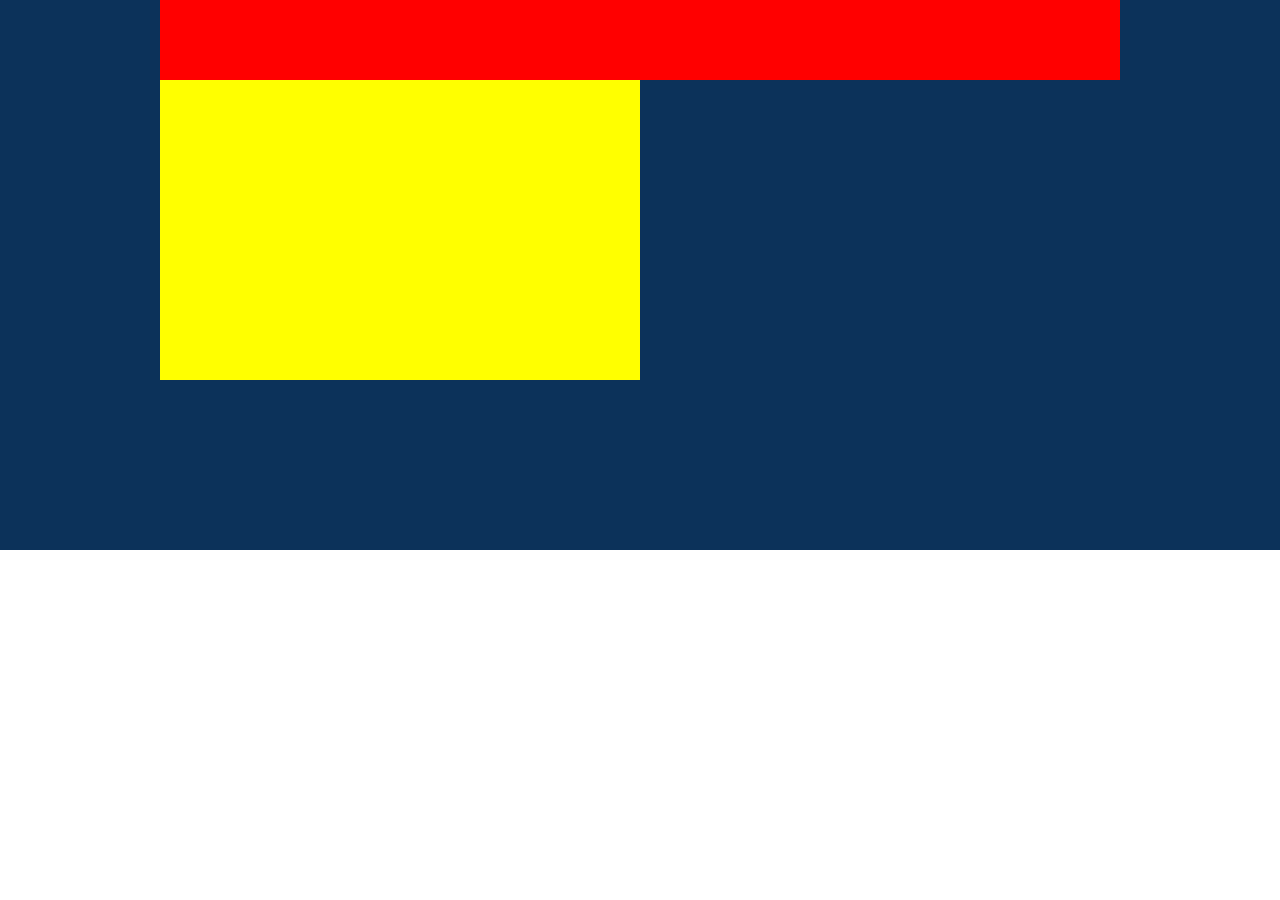
==== index.html @ 6e782a70 "impostazione header" ====
<!DOCTYPE html>
<html lang="en">
    <head>
        <meta charset="UTF-8">
        <meta http-equiv="X-UA-Compatible" content="IE=edge">
        <meta name="viewport" content="width=device-width, initial-scale=1.0">
        <link rel="stylesheet" href="css/style.css">
        <title>Fluentify</title>
    </head>
    <body>
        <!-- header -->
        <header>
            <div class="container">
                <!-- barra di navigazione -->
                <div class="navigator">
                    <div id="logo"></div>
                    <nav class="nav nav-left"></nav>
                    <nav class="nav nav-right"></nav>
                </div>
                <!-- /barra di navigazione -->

                <!-- titolo -->
                <section class="jumbotron">
                    <div class="text-container">
                        <h1></h1>
                        <a href=""></a>
                    </div>
                </section>
                <!-- /titolo -->
            </div>
        </header>
        <!-- /header -->

        <!-- main -->
        <main></main>
        <!-- /main -->

        <!-- footer -->
        <footer></footer>
        <!-- /footer -->
        
    </body>
</html>
---- css/style.css ----
/* common */
* {
    box-sizing: border-box;
    margin: 0;
    padding: 0;
}

header {
    height: 550px;
    background-color: #0C325A;
}

.container {
    width: 75%;
    margin: 0 auto;
}

.navigator {
    height: 80px;
    background-color: red;
}

.jumbotron {
    position: relative;
    width: 50%;
    height: 300px;
    background-color: yellow;
}

.text-container {
    position: absolute;
    top: 50%;
    transform: translateY(-50%);
}
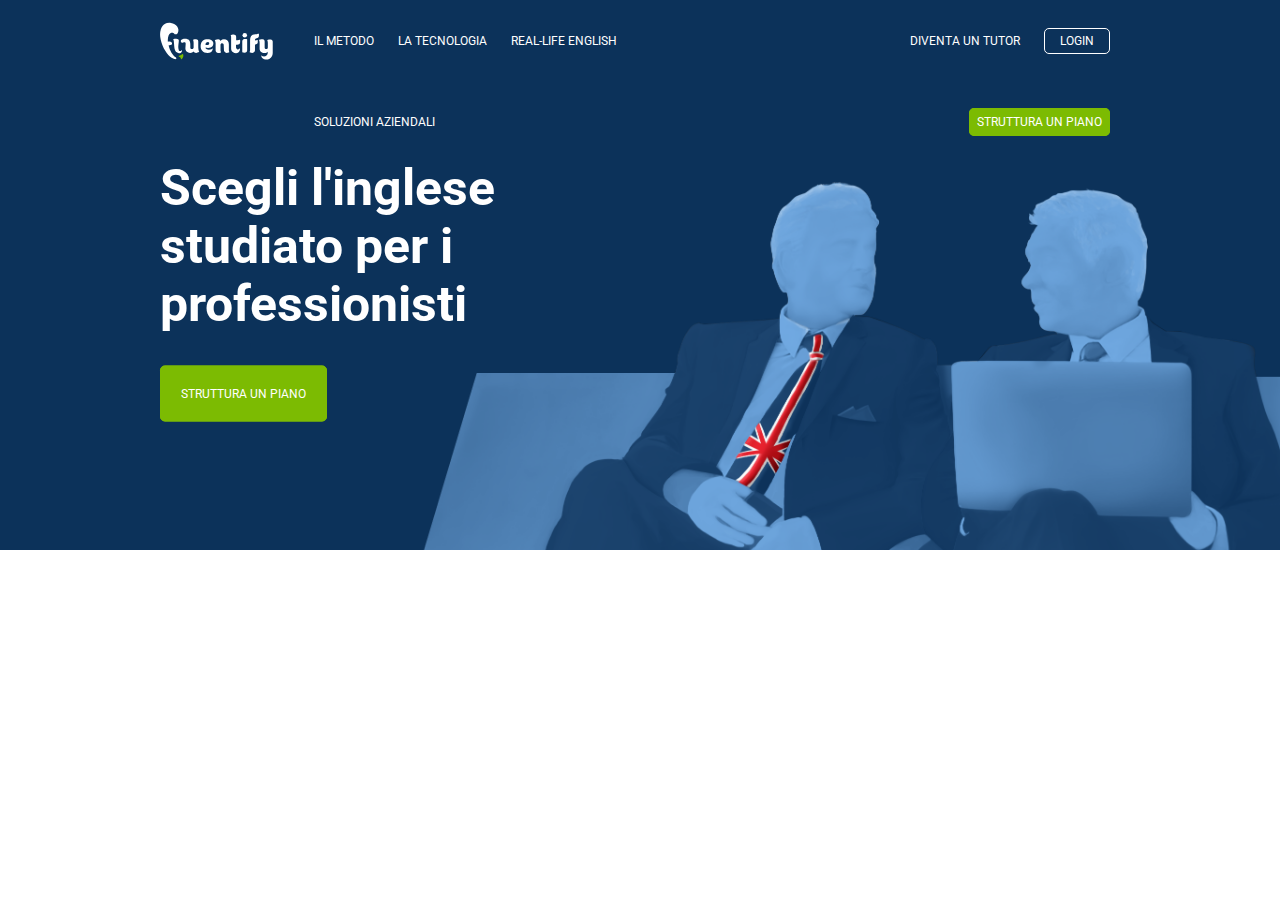
==== commit 4f600ae3: "header completato" ====
--- a/index.html
+++ b/index.html
@@ -4,6 +4,8 @@
         <meta charset="UTF-8">
         <meta http-equiv="X-UA-Compatible" content="IE=edge">
         <meta name="viewport" content="width=device-width, initial-scale=1.0">
+        <link rel="preconnect" href="https://fonts.gstatic.com">
+        <link href="https://fonts.googleapis.com/css2?family=Roboto:wght@400;700&display=swap" rel="stylesheet">
         <link rel="stylesheet" href="css/style.css">
         <title>Fluentify</title>
     </head>
@@ -12,18 +14,47 @@
         <header>
             <div class="container">
                 <!-- barra di navigazione -->
-                <div class="navigator">
-                    <div id="logo"></div>
-                    <nav class="nav nav-left"></nav>
-                    <nav class="nav nav-right"></nav>
+                <div class="navigator clearfix">
+                    <div class="float-left" id="logo">
+                        <img src="img/logo.svg" alt="">
+                    </div>
+                    <nav class="float-left nav-left">
+                        <ul class="list">
+                            <li>
+                                <a href="#">il metodo</a>
+                            </li>
+                            <li>
+                                <a href="#">la tecnologia</a>
+                            </li>
+                            <li>
+                                <a href="#">real-life english</a>
+                            </li>
+                            <li>
+                                <a href="#">soluzioni aziendali</a>
+                            </li>
+                        </ul>
+                    </nav>
+                    <nav class="float-left nav-right">
+                        <ul class="list">
+                            <li>
+                                <a href="#">diventa un tutor</a>
+                            </li>
+                            <li>
+                                <a id="login" class="btn btn-blu" href="#">login</a>
+                            </li>
+                            <li>
+                                <a class="btn btn-green " href="#">struttura un piano</a>
+                            </li>
+                        </ul>
+                    </nav>
                 </div>
                 <!-- /barra di navigazione -->
 
                 <!-- titolo -->
                 <section class="jumbotron">
                     <div class="text-container">
-                        <h1></h1>
-                        <a href=""></a>
+                        <h1>Scegli l'inglese studiato per i professionisti</h1>
+                        <a class="btn-green btn-large btn" href="#">struttura un piano</a>
                     </div>
                 </section>
                 <!-- /titolo -->
--- a/css/style.css
+++ b/css/style.css
@@ -5,30 +5,134 @@
     padding: 0;
 }
 
-header {
-    height: 550px;
-    background-color: #0C325A;
+body {
+    font-family:'Roboto', sans-serif;
 }
 
 .container {
     width: 75%;
     margin: 0 auto;
+    color: white;
+}
+
+.clearfix::after {
+    content: "";
+    display: table;
+    clear: both;
+}
+
+.float-left {
+    float: left;
+}
+
+.list > li {
+    display: inline-block;
+    list-style: none;
+    padding: 0 10px;
+}
+
+ header a {
+    color: white;
+    text-decoration: none;
+    text-transform: uppercase;
+    font-size: 12px;
+}
+
+.btn {
+    padding: 6px 7px; 
+    color: white;
+    text-transform: uppercase;
+    font-size: 12px;
+    border-radius: 5px;
+}
+
+.btn-green {
+    background-color: #7CBB02;
+    border: 1px solid #7CBB02;
+}
+
+.btn-blu {
+    border: 1px solid white;
+}
+
+
+.btn-large {
+    padding: 20px;
+}
+
+header li > a:hover {
+    color:#7CBB02;
+}
+
+.btn-green:hover {
+    background-color:#6197CD;
+    color: #0C325A;
+    border-color: #0C325A ;
+}
+
+.btn-blu:hover {
+    background-color: ;
+    color: #A70C12;
+    border-color:#A70C12 ;
+}
+
+
+.text-container {
+    position: absolute;
+    top: 50%;
+    transform: translateY(-50%);
+}
+
+
+/* header */
+
+header {
+    height: 550px;
+    background-color: #0C325A;
+    background-image: url(../img/background-header.png);
+    background-size: 72%;
+    background-repeat: no-repeat;
+    background-position: 117% 110%;
 }
 
 .navigator {
     height: 80px;
-    background-color: red;
+    line-height: 80px;
+}
+
+#logo {
+    width: 15%;
+    height: 100%;  
+}
+
+ #logo > img {
+    vertical-align: middle;
+}
+
+.nav-left {
+    width: 45%;
+    height: 100%;
+}
+
+.nav-right {
+    width: 40%;
+    height: 100%;
+    text-align: right;
+}
+
+#login {
+    padding: 5px 15px;
 }
 
 .jumbotron {
     position: relative;
     width: 50%;
-    height: 300px;
-    background-color: yellow;
+    height: 400px;
 }
 
-.text-container {
-    position: absolute;
-    top: 50%;
-    transform: translateY(-50%);
-}+h1 {
+    font-size: 50px;
+    margin-bottom: 50px;
+}
+
+/* main */
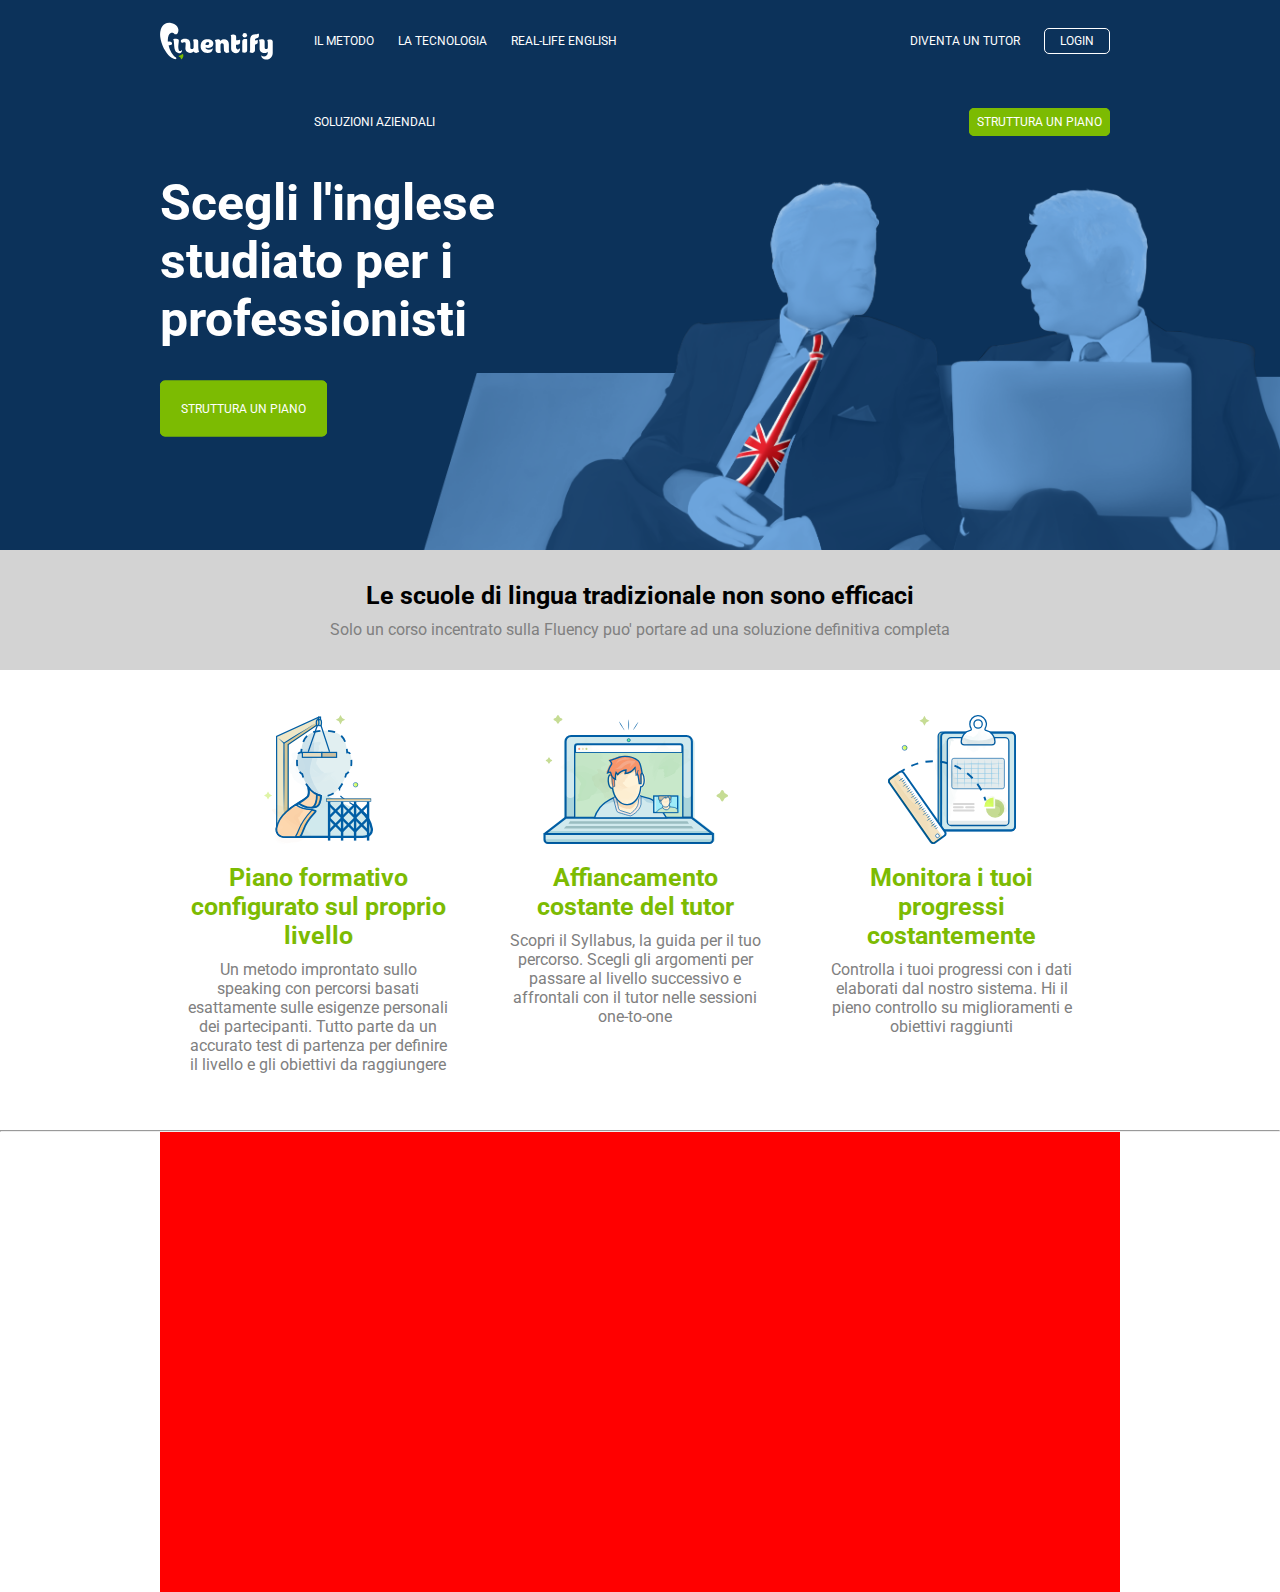
==== commit 2ab66913: "inserita parte del main" ====
--- a/index.html
+++ b/index.html
@@ -63,7 +63,40 @@
         <!-- /header -->
 
         <!-- main -->
-        <main></main>
+        <main>
+                <section id="main-top">
+                    <div class="main-text">
+                        <h2>Le scuole di lingua tradizionale non sono efficaci</h2>
+                        <p>Solo un corso incentrato sulla Fluency puo' portare ad una soluzione definitiva completa</p>
+                    </div>
+
+                </section>
+            <div class="container">
+                <section id="main-centre" class="clearfix">
+                    <aside class="article" id="a-left">
+                        <img src="img/profile.svg" alt="img-profile">
+                        <h3>Piano formativo configurato sul proprio livello</h3>
+                        <p>Un metodo improntato sullo speaking con percorsi basati esattamente sulle esigenze personali dei partecipanti. Tutto parte da un accurato test di partenza per definire il livello e gli obiettivi da raggiungere</p>
+                    </aside>
+                    <div class="article" id="a-center">
+                        <img src="img/computer.svg" alt="img-computer">
+                        <h3>Affiancamento costante del tutor</h3>
+                        <p>Scopri il Syllabus, la guida per il tuo percorso. Scegli gli argomenti per passare al livello successivo e affrontali con il tutor nelle sessioni one-to-one</p>
+                    </div>
+                    <aside class="article" id="a-right">
+                        <img src="img/doc.svg" alt="img-doc">
+                        <h3>Monitora i tuoi progressi costantemente</h3>
+                        <p>Controlla i tuoi progressi con i dati elaborati dal nostro sistema. Hi il pieno controllo su miglioramenti e obiettivi raggiunti</p>
+                    </aside>
+                </section>
+            </div>
+            <hr>
+            <div class="container">
+                <section id="main-bottom">
+                    
+                </section>
+            </div>
+        </main>
         <!-- /main -->
 
         <!-- footer -->
--- a/css/style.css
+++ b/css/style.css
@@ -11,6 +11,7 @@
 
 .container {
     width: 75%;
+    height: 100%;
     margin: 0 auto;
     color: white;
 }
@@ -83,6 +84,32 @@
     transform: translateY(-50%);
 }
 
+.main-text {
+    text-align: center;
+    vertical-align: middle;
+}
+
+.article {
+    width: 33%;
+    height: 100%;
+    float: left;
+    padding: 0 26px;
+}
+
+main p {
+    color: #808080;
+    padding-top: 10px;
+}
+
+#main-centre img {
+    height: 30%;
+    margin: 15px 0;
+}
+
+main h3 {
+    color: #7CBB02;
+    font-size: 25px;
+}
 
 /* header */
 
@@ -97,7 +124,7 @@
 
 .navigator {
     height: 80px;
-    line-height: 80px;
+    line-height: 80px; 
 }
 
 #logo {
@@ -127,7 +154,8 @@
 .jumbotron {
     position: relative;
     width: 50%;
-    height: 400px;
+    height: 430px;
+    
 }
 
 h1 {
@@ -136,3 +164,40 @@
 }
 
 /* main */
+
+/* main {
+    height: 1100px;
+} */
+
+#main-top {
+    position: relative;
+    height: 120px;
+    background-color: #D3D3D3;
+}
+
+.main-text h2 {
+    font-size: 25px;
+}
+
+.main-text {
+    position: absolute;
+    top: 50%;
+    left: 50%;
+    transform: translate(-50%, -50%);
+}
+
+#main-centre {
+    text-align: center;
+    height: 460px;
+    padding-top: 30px;
+}
+
+hr {
+    color:#808080 ;
+}
+
+#main-bottom {
+    height: 460px;
+    background-color: red;
+}
+
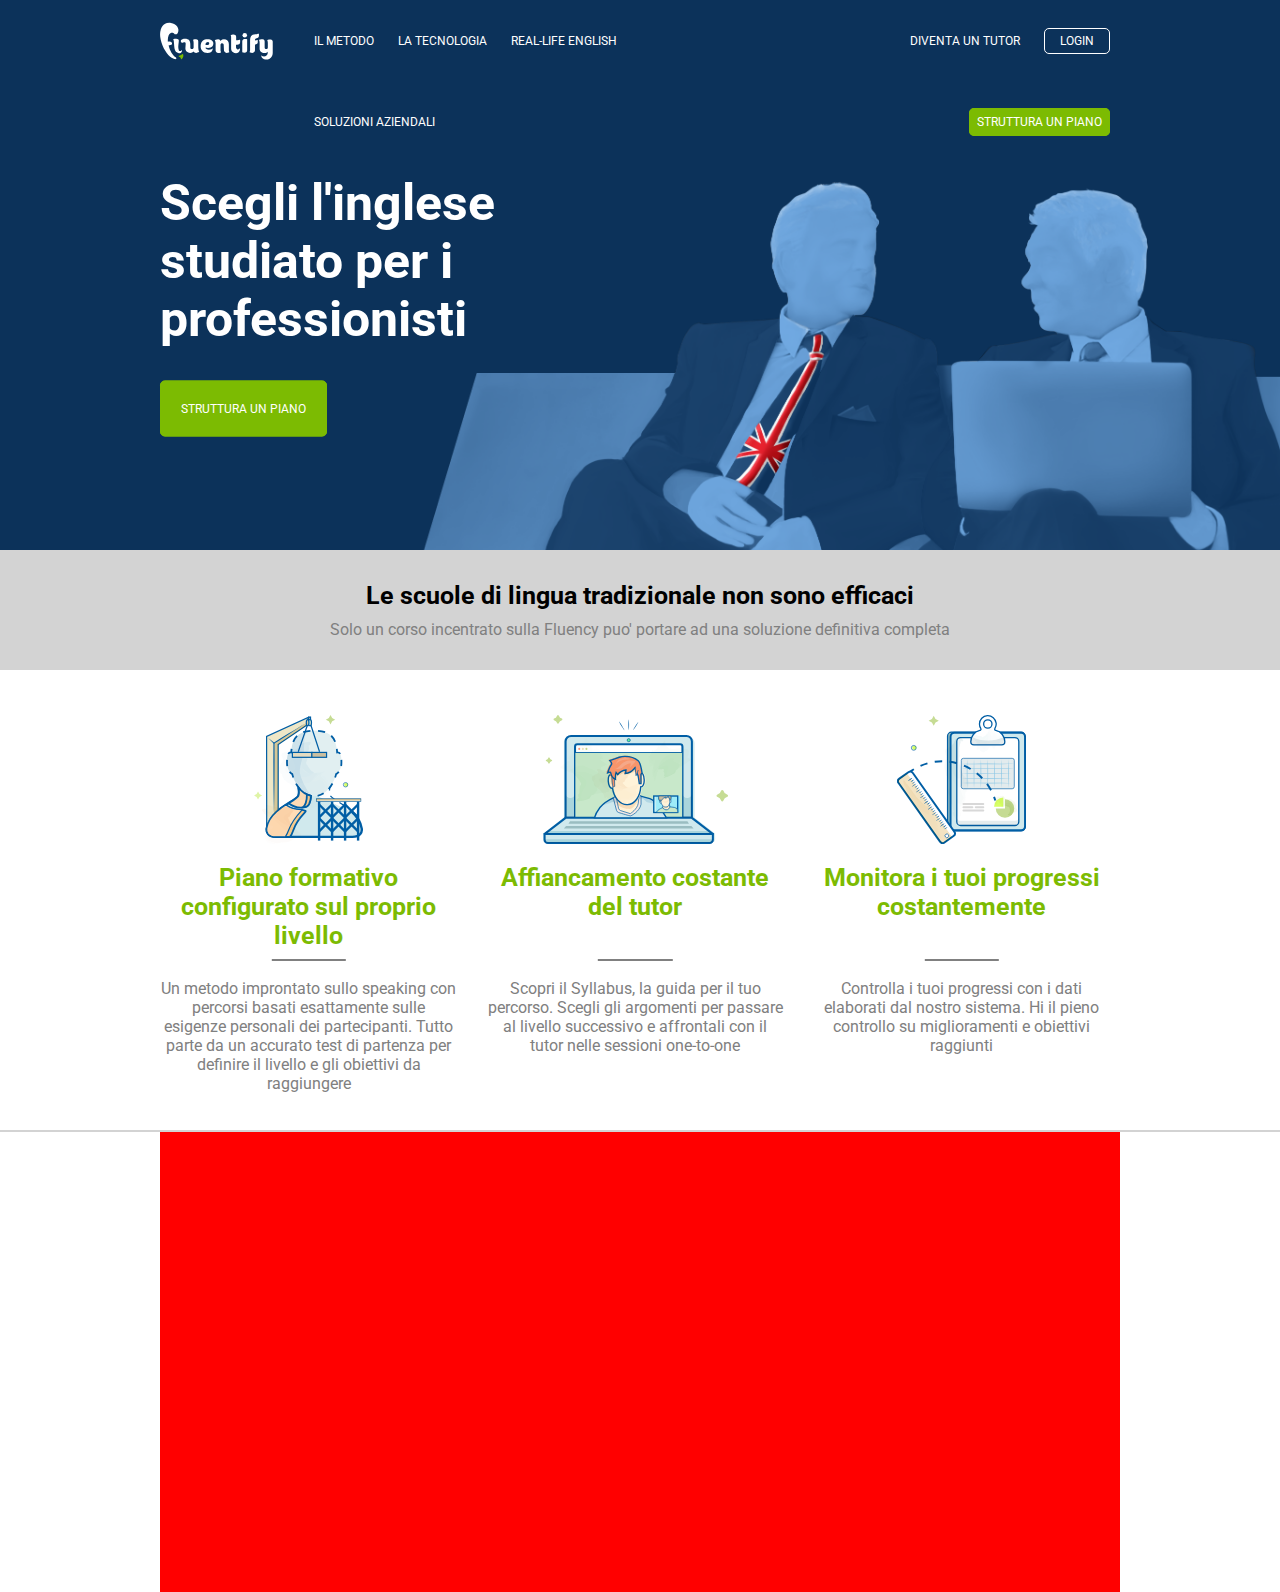
==== commit 32641393: "sistemato codice" ====
--- a/index.html
+++ b/index.html
@@ -52,7 +52,7 @@
 
                 <!-- titolo -->
                 <section class="jumbotron">
-                    <div class="text-container">
+                    <div class="jumbotron-text">
                         <h1>Scegli l'inglese studiato per i professionisti</h1>
                         <a class="btn-green btn-large btn" href="#">struttura un piano</a>
                     </div>
@@ -65,35 +65,44 @@
         <!-- main -->
         <main>
                 <section id="main-top">
-                    <div class="main-text">
+                    <div class="top-text">
                         <h2>Le scuole di lingua tradizionale non sono efficaci</h2>
-                        <p>Solo un corso incentrato sulla Fluency puo' portare ad una soluzione definitiva completa</p>
+                        <p id="subtitle">Solo un corso incentrato sulla Fluency puo' portare ad una soluzione definitiva completa</p>
                     </div>
 
                 </section>
-            <div class="container">
-                <section id="main-centre" class="clearfix">
-                    <aside class="article" id="a-left">
-                        <img src="img/profile.svg" alt="img-profile">
-                        <h3>Piano formativo configurato sul proprio livello</h3>
-                        <p>Un metodo improntato sullo speaking con percorsi basati esattamente sulle esigenze personali dei partecipanti. Tutto parte da un accurato test di partenza per definire il livello e gli obiettivi da raggiungere</p>
-                    </aside>
-                    <div class="article" id="a-center">
-                        <img src="img/computer.svg" alt="img-computer">
-                        <h3>Affiancamento costante del tutor</h3>
-                        <p>Scopri il Syllabus, la guida per il tuo percorso. Scegli gli argomenti per passare al livello successivo e affrontali con il tutor nelle sessioni one-to-one</p>
-                    </div>
-                    <aside class="article" id="a-right">
-                        <img src="img/doc.svg" alt="img-doc">
-                        <h3>Monitora i tuoi progressi costantemente</h3>
-                        <p>Controlla i tuoi progressi con i dati elaborati dal nostro sistema. Hi il pieno controllo su miglioramenti e obiettivi raggiunti</p>
-                    </aside>
-                </section>
-            </div>
+                <div class="container">
+                    <section id="main-centre" class="clearfix">
+                        <aside class="col" >
+                            <img src="img/profile.svg" alt="img-profile">
+                            <div class="col-title">
+                                <h3>Piano formativo configurato sul proprio livello</h3>
+                            </div>
+                            <hr>
+                            <p>Un metodo improntato sullo speaking con percorsi basati esattamente sulle esigenze personali dei partecipanti. Tutto parte da un accurato test di partenza per definire il livello e gli obiettivi da raggiungere</p>
+                        </aside>
+                        <div class="col" id="col-center">
+                            <img src="img/computer.svg" alt="img-computer">
+                            <div class="col-title">
+                                <h3>Affiancamento costante del tutor</h3>
+                            </div>
+                            <hr>
+                            <p>Scopri il Syllabus, la guida per il tuo percorso. Scegli gli argomenti per passare al livello successivo e affrontali con il tutor nelle sessioni one-to-one</p>
+                        </div>
+                        <aside class="col">
+                            <img src="img/doc.svg" alt="img-doc">
+                            <div class="col-title">
+                                <h3>Monitora i tuoi progressi costantemente</h3>
+                            </div>
+                            <hr>
+                            <p>Controlla i tuoi progressi con i dati elaborati dal nostro sistema. Hi il pieno controllo su miglioramenti e obiettivi raggiunti</p>
+                        </aside>
+                    </section>
+                </div>
             <hr>
             <div class="container">
                 <section id="main-bottom">
-                    
+
                 </section>
             </div>
         </main>
--- a/css/style.css
+++ b/css/style.css
@@ -13,7 +13,6 @@
     width: 75%;
     height: 100%;
     margin: 0 auto;
-    color: white;
 }
 
 .clearfix::after {
@@ -78,22 +77,22 @@
 }
 
 
-.text-container {
+.jumbotron-text {
     position: absolute;
     top: 50%;
     transform: translateY(-50%);
 }
 
-.main-text {
+.top-text {
     text-align: center;
     vertical-align: middle;
 }
 
-.article {
-    width: 33%;
+.col {
+    width: 31%;
     height: 100%;
     float: left;
-    padding: 0 26px;
+    position: relative;
 }
 
 main p {
@@ -101,6 +100,10 @@
     padding-top: 10px;
 }
 
+main p:not(#subtitle) {
+    margin-top: 20px;
+}
+
 #main-centre img {
     height: 30%;
     margin: 15px 0;
@@ -109,6 +112,20 @@
 main h3 {
     color: #7CBB02;
     font-size: 25px;
+}
+
+
+.col-title {
+    height: 20%;
+    margin-bottom: 10px;
+}
+
+#main-centre hr {
+    width: 25%;
+    position: absolute;
+    left: 50%;
+    transform: translateX(-50%);
+    border: 1px solid #808080;
 }
 
 /* header */
@@ -161,13 +178,10 @@
 h1 {
     font-size: 50px;
     margin-bottom: 50px;
+    color: white;
 }
 
 /* main */
-
-/* main {
-    height: 1100px;
-} */
 
 #main-top {
     position: relative;
@@ -175,11 +189,11 @@
     background-color: #D3D3D3;
 }
 
-.main-text h2 {
+.top-text h2 {
     font-size: 25px;
 }
 
-.main-text {
+.top-text {
     position: absolute;
     top: 50%;
     left: 50%;
@@ -192,8 +206,12 @@
     padding-top: 30px;
 }
 
+#col-center {
+    margin: 0 3%;
+}
+
 hr {
-    color:#808080 ;
+    border:1px solid lightgray ;
 }
 
 #main-bottom {
@@ -201,3 +219,4 @@
     background-color: red;
 }
 
+
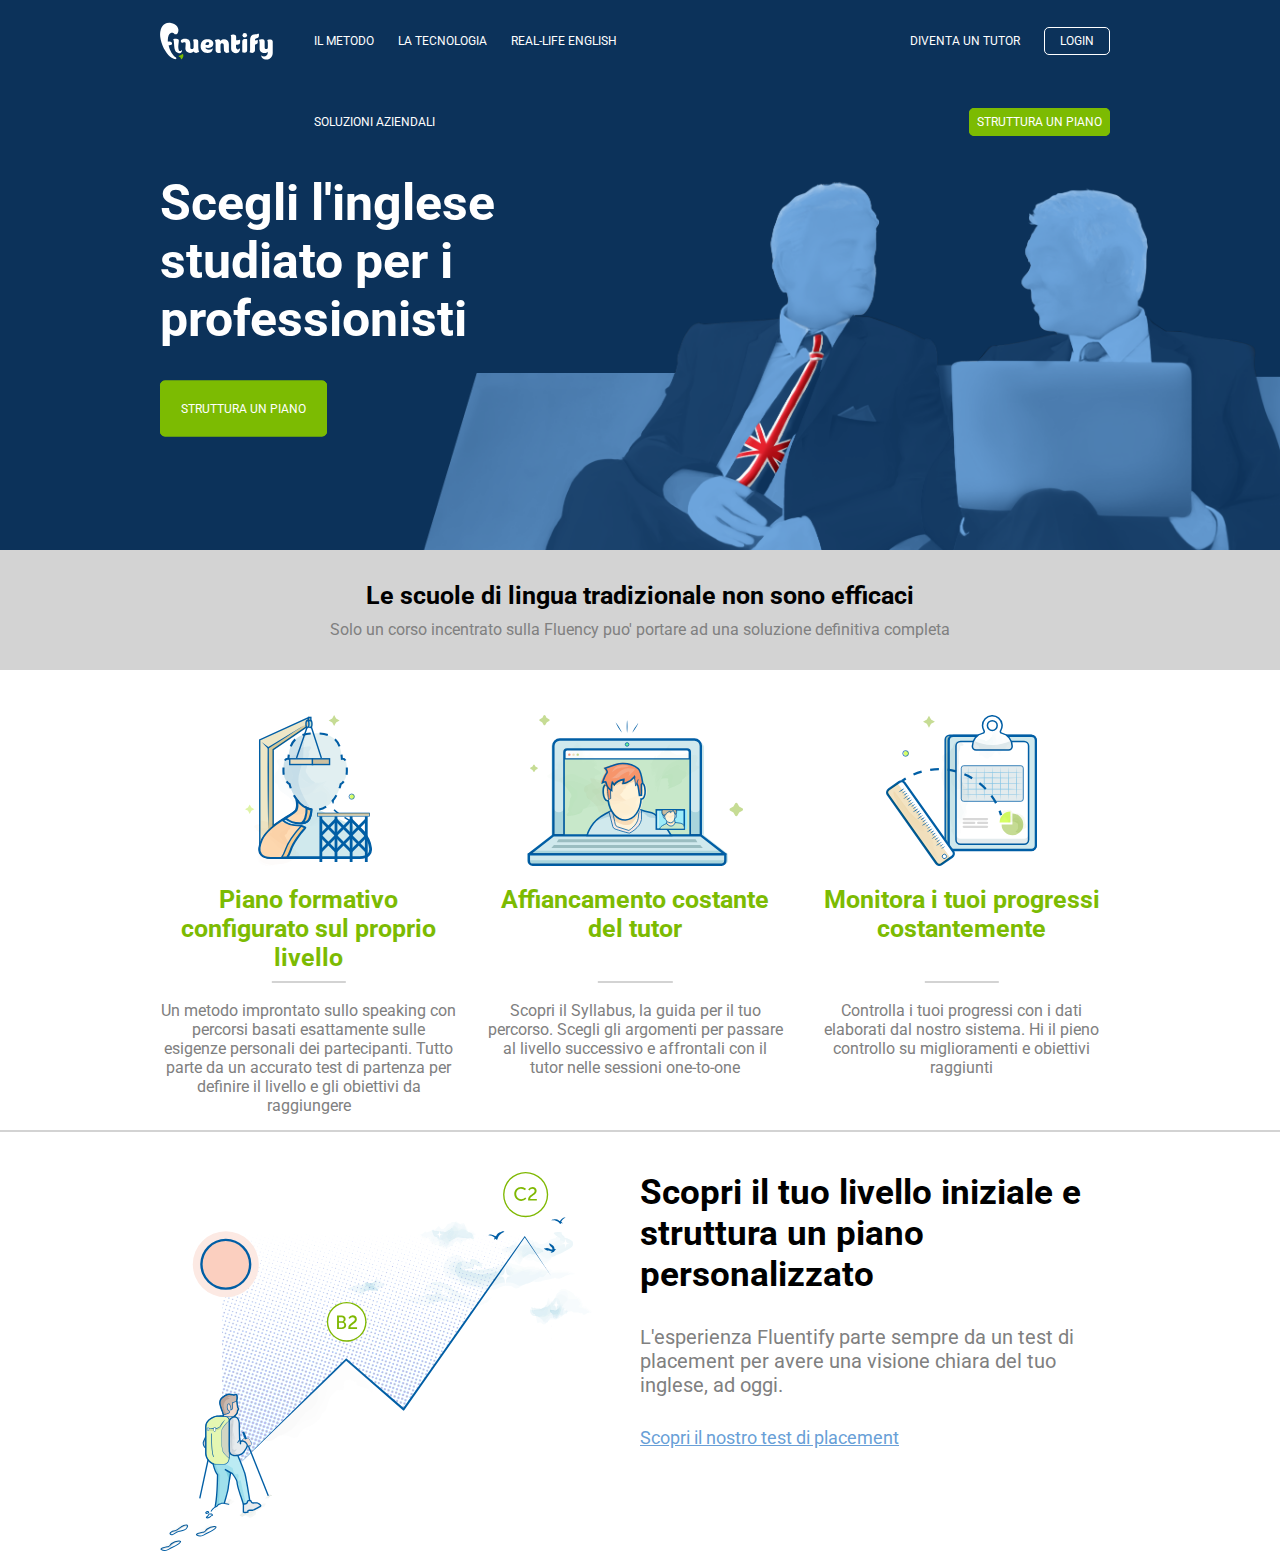
==== commit f65e453b: "finito il main e riorganizzato codice css" ====
--- a/index.html
+++ b/index.html
@@ -64,14 +64,17 @@
 
         <!-- main -->
         <main>
-                <section id="main-top">
+            <!-- sezione superiore -->
+            <section id="main-top">
                     <div class="top-text">
                         <h2>Le scuole di lingua tradizionale non sono efficaci</h2>
                         <p id="subtitle">Solo un corso incentrato sulla Fluency puo' portare ad una soluzione definitiva completa</p>
                     </div>
+            </section>
+                <!--/ sezione superiore -->
 
-                </section>
-                <div class="container">
+                <!-- sezione centrale -->
+            <div class="container">
                     <section id="main-centre" class="clearfix">
                         <aside class="col" >
                             <img src="img/profile.svg" alt="img-profile">
@@ -98,13 +101,23 @@
                             <p>Controlla i tuoi progressi con i dati elaborati dal nostro sistema. Hi il pieno controllo su miglioramenti e obiettivi raggiunti</p>
                         </aside>
                     </section>
-                </div>
+            </div>
+                <!--/ sezione centrale -->
             <hr>
+            <!-- sezione inferiore -->
             <div class="container">
-                <section id="main-bottom">
-
+                <section id="main-bottom" class="clearfix">
+                    <div class="col-bottom">
+                        <img src="img/mountain.svg" alt="">
+                    </div>
+                    <div class="col-bottom">
+                        <h2 id="col-bottom-title">Scopri il tuo livello iniziale e struttura un piano personalizzato</h2>
+                        <p id="col-bottom-text">L'esperienza Fluentify parte sempre da un test di placement per avere una visione chiara del tuo inglese, ad oggi.</p>
+                        <a id="col-bottom-link" href="#">Scopri il nostro test di placement</a>
+                    </div>
                 </section>
             </div>
+            <!--/ sezione inferiore -->
         </main>
         <!-- /main -->
 
--- a/css/style.css
+++ b/css/style.css
@@ -32,17 +32,18 @@
 }
 
  header a {
-    color: white;
     text-decoration: none;
-    text-transform: uppercase;
-    font-size: 12px;
-}
-
+}
+
+header a,
 .btn {
-    padding: 6px 7px; 
     color: white;
     text-transform: uppercase;
     font-size: 12px;
+}
+
+.btn {
+    padding: 6px 7px; 
     border-radius: 5px;
 }
 
@@ -71,9 +72,8 @@
 }
 
 .btn-blu:hover {
-    background-color: ;
     color: #A70C12;
-    border-color:#A70C12 ;
+    border-color: #A70C12;
 }
 
 
@@ -105,7 +105,7 @@
 }
 
 #main-centre img {
-    height: 30%;
+    height: 35%;
     margin: 15px 0;
 }
 
@@ -125,7 +125,14 @@
     position: absolute;
     left: 50%;
     transform: translateX(-50%);
-    border: 1px solid #808080;
+    border: 1px solid lightgray;
+}
+
+.col-bottom {
+    width: 50%;
+    height: 100%;
+    float: left;
+    padding-top: 40px;
 }
 
 /* header */
@@ -165,7 +172,7 @@
 }
 
 #login {
-    padding: 5px 15px;
+    padding: 6px 15px;
 }
 
 .jumbotron {
@@ -214,9 +221,20 @@
     border:1px solid lightgray ;
 }
 
-#main-bottom {
-    height: 460px;
-    background-color: red;
-}
-
-
+.col-bottom > img {
+    width: 90%;
+}
+
+#col-bottom-title {
+    font-size: 35px;
+}
+
+#col-bottom-text {
+    font-size: 20px;
+    margin-bottom: 30px;
+}
+
+#col-bottom-link {
+    color: #689FD7;
+    font-size: 18px;
+}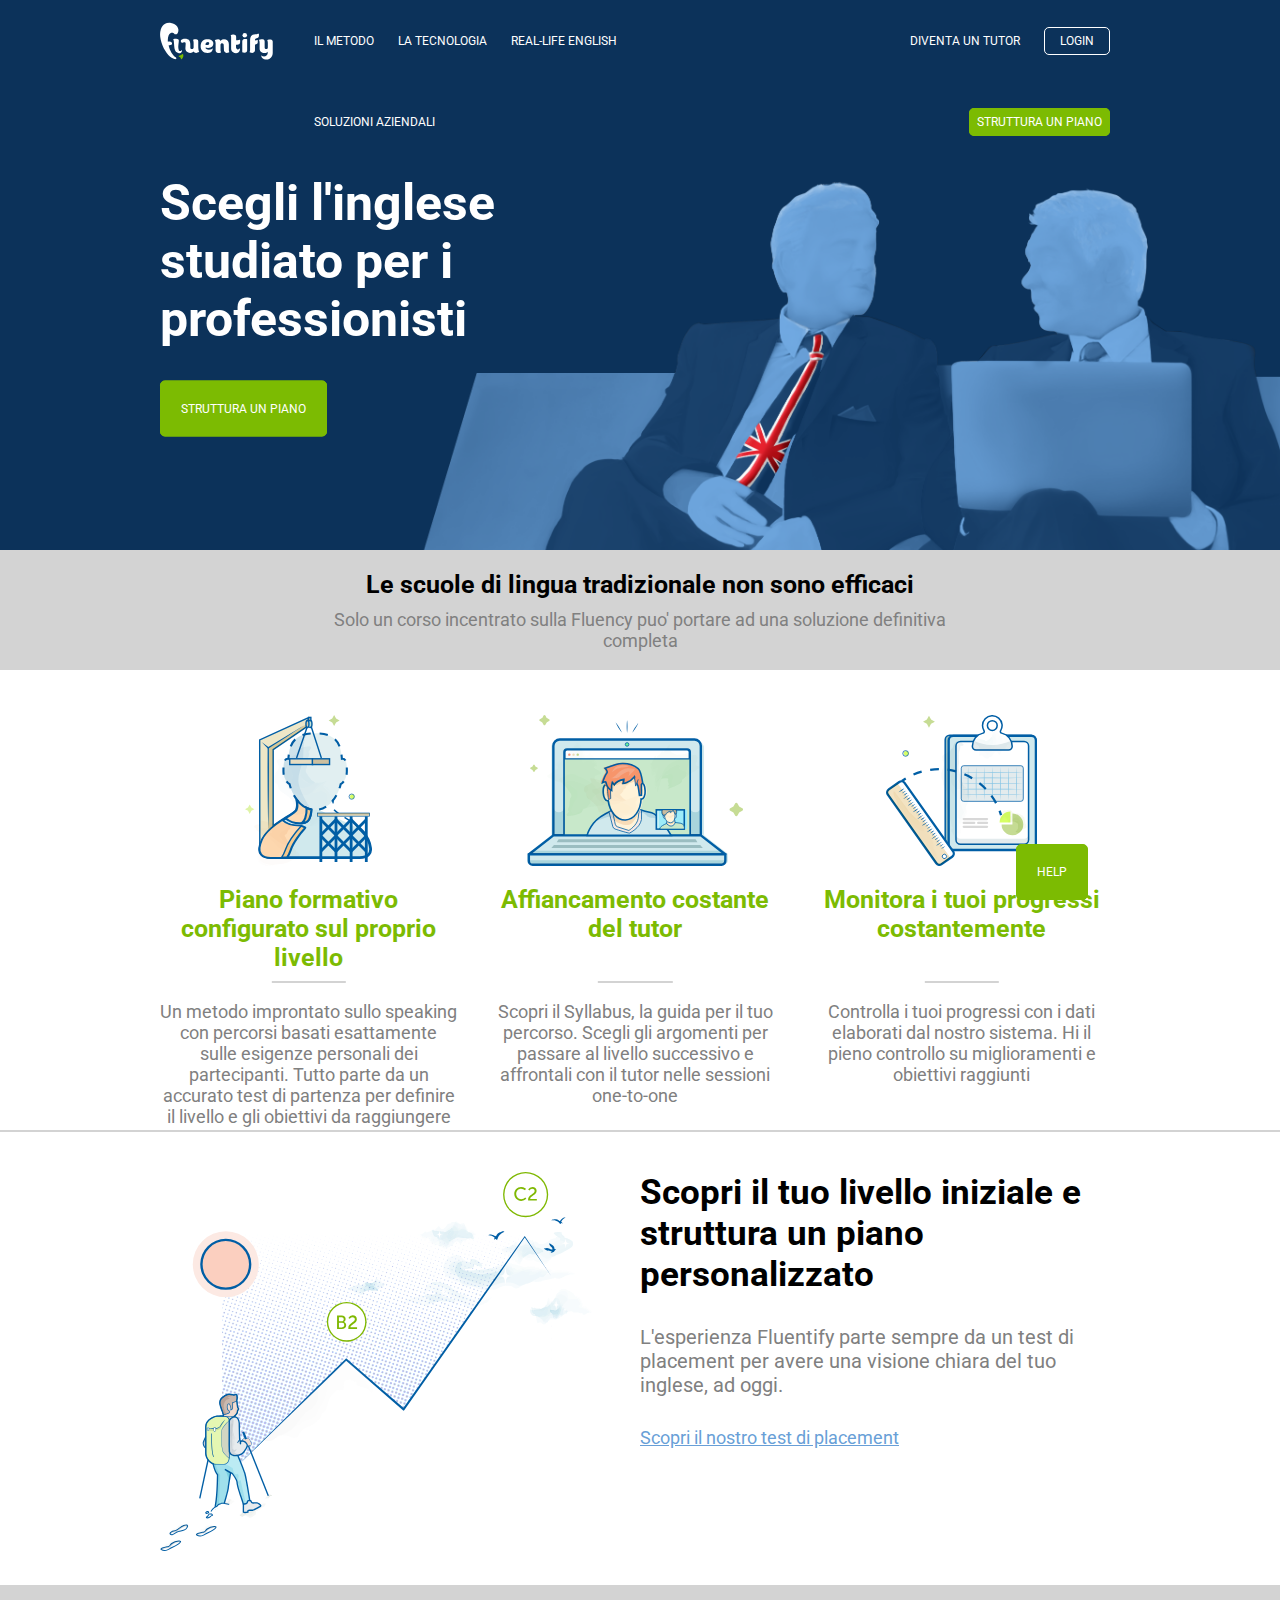
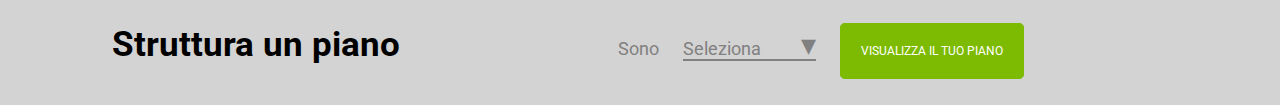
==== commit 0769705c: "terminato footer e riordinato il codice" ====
--- a/index.html
+++ b/index.html
@@ -122,8 +122,18 @@
         <!-- /main -->
 
         <!-- footer -->
-        <footer></footer>
+        <footer class="clearfix">
+            <div class="footer-container">
+                <h2 id="footer-title">Struttura un piano</h2>
+            </div>
+            <div class="footer-container" id="footer-right">
+                <span>Sono</span>
+                <span id="select-bar">Seleziona</span>
+                <a class="btn btn-green btn-large" href="#">Visualizza il tuo piano</a>
+            </div>
+        </footer>
         <!-- /footer -->
+        <a class="btn btn-green btn-large" id="help" href="#">Help</a>
         
     </body>
 </html>--- a/css/style.css
+++ b/css/style.css
@@ -45,6 +45,7 @@
 .btn {
     padding: 6px 7px; 
     border-radius: 5px;
+    text-decoration: none;
 }
 
 .btn-green {
@@ -95,9 +96,11 @@
     position: relative;
 }
 
-main p {
+main p ,
+span {
     color: #808080;
     padding-top: 10px;
+    font-size: 18px;
 }
 
 main p:not(#subtitle) {
@@ -133,6 +136,29 @@
     height: 100%;
     float: left;
     padding-top: 40px;
+}
+
+#col-bottom-title ,
+footer h2 {
+    font-size: 35px;
+}
+
+footer ,
+#main-top {
+    height: 120px;
+    background-color: #D3D3D3;
+}
+
+.footer-container {
+    width: 40%;
+    height: 100%;
+    line-height: 120px;
+    float: left;
+    text-align: center;
+}
+
+span {
+    margin-right: 20px;
 }
 
 /* header */
@@ -192,8 +218,6 @@
 
 #main-top {
     position: relative;
-    height: 120px;
-    background-color: #D3D3D3;
 }
 
 .top-text h2 {
@@ -225,10 +249,6 @@
     width: 90%;
 }
 
-#col-bottom-title {
-    font-size: 35px;
-}
-
 #col-bottom-text {
     font-size: 20px;
     margin-bottom: 30px;
@@ -237,4 +257,31 @@
 #col-bottom-link {
     color: #689FD7;
     font-size: 18px;
+}
+
+/* footer */
+
+footer {
+    margin-top: 30px;
+}
+
+#footer-right {
+    text-align: right;
+}
+
+#select-bar {
+    border-bottom: 2px solid #808080;
+}
+
+#select-bar::after {
+    content: "\25BE";
+    padding-left:40px ;
+    font-size: 30px;
+}
+
+#help {
+    position: fixed;
+    bottom: 0;
+    right: 15%;
+    z-index: 5;
 }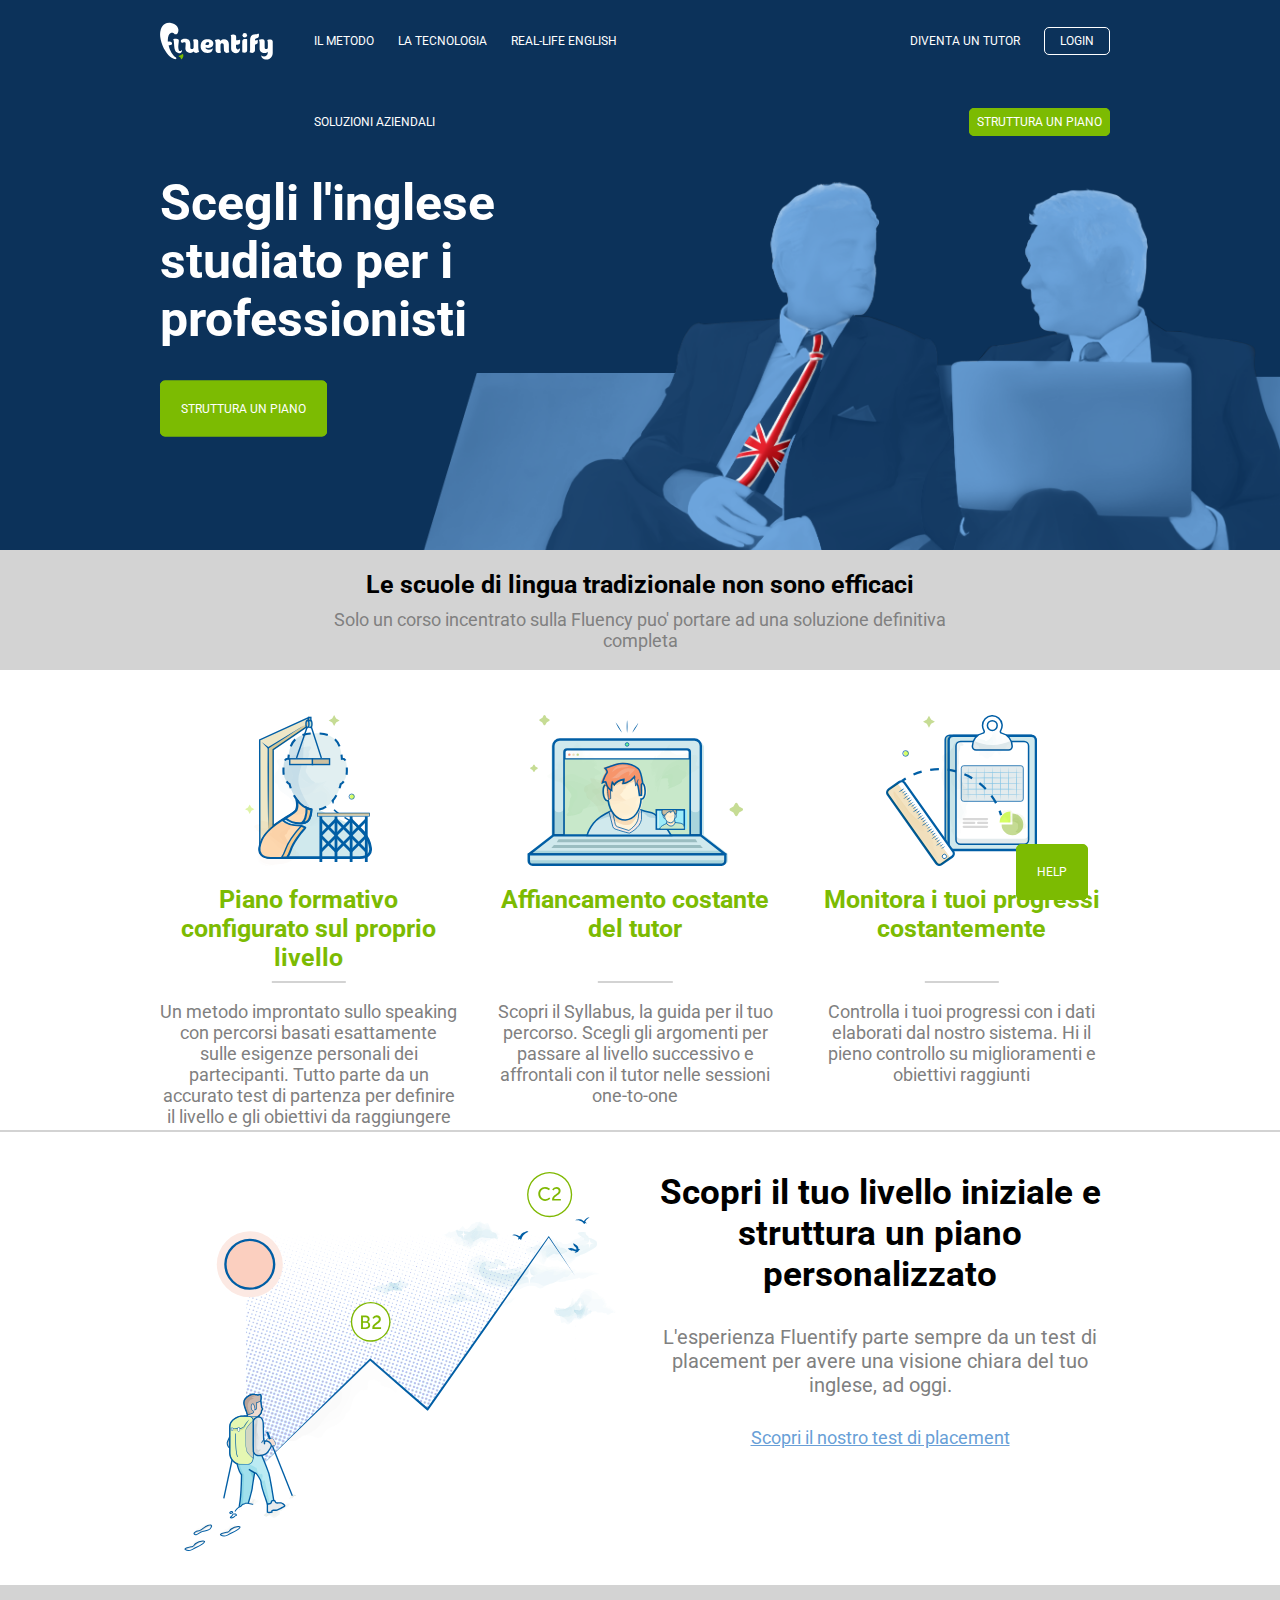
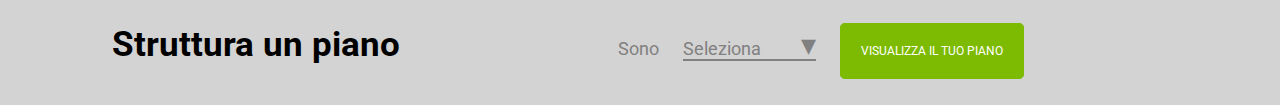
==== commit 31b374f8: "riordinato codice css e html" ====
--- a/index.html
+++ b/index.html
@@ -76,7 +76,7 @@
                 <!-- sezione centrale -->
             <div class="container">
                     <section id="main-centre" class="clearfix">
-                        <aside class="col" >
+                        <aside class="col float-left" >
                             <img src="img/profile.svg" alt="img-profile">
                             <div class="col-title">
                                 <h3>Piano formativo configurato sul proprio livello</h3>
@@ -84,7 +84,7 @@
                             <hr>
                             <p>Un metodo improntato sullo speaking con percorsi basati esattamente sulle esigenze personali dei partecipanti. Tutto parte da un accurato test di partenza per definire il livello e gli obiettivi da raggiungere</p>
                         </aside>
-                        <div class="col" id="col-center">
+                        <div class="col float-left" id="col-center">
                             <img src="img/computer.svg" alt="img-computer">
                             <div class="col-title">
                                 <h3>Affiancamento costante del tutor</h3>
@@ -92,7 +92,7 @@
                             <hr>
                             <p>Scopri il Syllabus, la guida per il tuo percorso. Scegli gli argomenti per passare al livello successivo e affrontali con il tutor nelle sessioni one-to-one</p>
                         </div>
-                        <aside class="col">
+                        <aside class="col float-left">
                             <img src="img/doc.svg" alt="img-doc">
                             <div class="col-title">
                                 <h3>Monitora i tuoi progressi costantemente</h3>
@@ -107,10 +107,10 @@
             <!-- sezione inferiore -->
             <div class="container">
                 <section id="main-bottom" class="clearfix">
-                    <div class="col-bottom">
+                    <div class="col-bottom float-left">
                         <img src="img/mountain.svg" alt="">
                     </div>
-                    <div class="col-bottom">
+                    <div class="col-bottom float-left">
                         <h2 id="col-bottom-title">Scopri il tuo livello iniziale e struttura un piano personalizzato</h2>
                         <p id="col-bottom-text">L'esperienza Fluentify parte sempre da un test di placement per avere una visione chiara del tuo inglese, ad oggi.</p>
                         <a id="col-bottom-link" href="#">Scopri il nostro test di placement</a>
@@ -123,10 +123,10 @@
 
         <!-- footer -->
         <footer class="clearfix">
-            <div class="footer-container">
+            <div class="footer-container float-left">
                 <h2 id="footer-title">Struttura un piano</h2>
             </div>
-            <div class="footer-container" id="footer-right">
+            <div class="footer-container float-left" id="footer-right">
                 <span>Sono</span>
                 <span id="select-bar">Seleziona</span>
                 <a class="btn btn-green btn-large" href="#">Visualizza il tuo piano</a>
--- a/css/style.css
+++ b/css/style.css
@@ -31,21 +31,17 @@
     padding: 0 10px;
 }
 
- header a {
-    text-decoration: none;
-}
-
 header a,
 .btn {
-    color: white;
     text-transform: uppercase;
     font-size: 12px;
+    text-decoration: none;
+    color: white;
 }
 
 .btn {
     padding: 6px 7px; 
     border-radius: 5px;
-    text-decoration: none;
 }
 
 .btn-green {
@@ -77,22 +73,9 @@
     border-color: #A70C12;
 }
 
-
-.jumbotron-text {
-    position: absolute;
-    top: 50%;
-    transform: translateY(-50%);
-}
-
-.top-text {
-    text-align: center;
-    vertical-align: middle;
-}
-
 .col {
     width: 31%;
     height: 100%;
-    float: left;
     position: relative;
 }
 
@@ -133,8 +116,6 @@
 
 .col-bottom {
     width: 50%;
-    height: 100%;
-    float: left;
     padding-top: 40px;
 }
 
@@ -153,7 +134,6 @@
     width: 40%;
     height: 100%;
     line-height: 120px;
-    float: left;
     text-align: center;
 }
 
@@ -179,7 +159,6 @@
 
 #logo {
     width: 15%;
-    height: 100%;  
 }
 
  #logo > img {
@@ -188,12 +167,10 @@
 
 .nav-left {
     width: 45%;
-    height: 100%;
 }
 
 .nav-right {
     width: 40%;
-    height: 100%;
     text-align: right;
 }
 
@@ -204,8 +181,13 @@
 .jumbotron {
     position: relative;
     width: 50%;
-    height: 430px;
-    
+    height: 430px;  
+}
+
+.jumbotron-text {
+    position: absolute;
+    top: 50%;
+    transform: translateY(-50%);
 }
 
 h1 {
@@ -215,6 +197,10 @@
 }
 
 /* main */
+
+main {
+    text-align: center;
+}
 
 #main-top {
     position: relative;
@@ -229,10 +215,10 @@
     top: 50%;
     left: 50%;
     transform: translate(-50%, -50%);
+    vertical-align: middle;
 }
 
 #main-centre {
-    text-align: center;
     height: 460px;
     padding-top: 30px;
 }
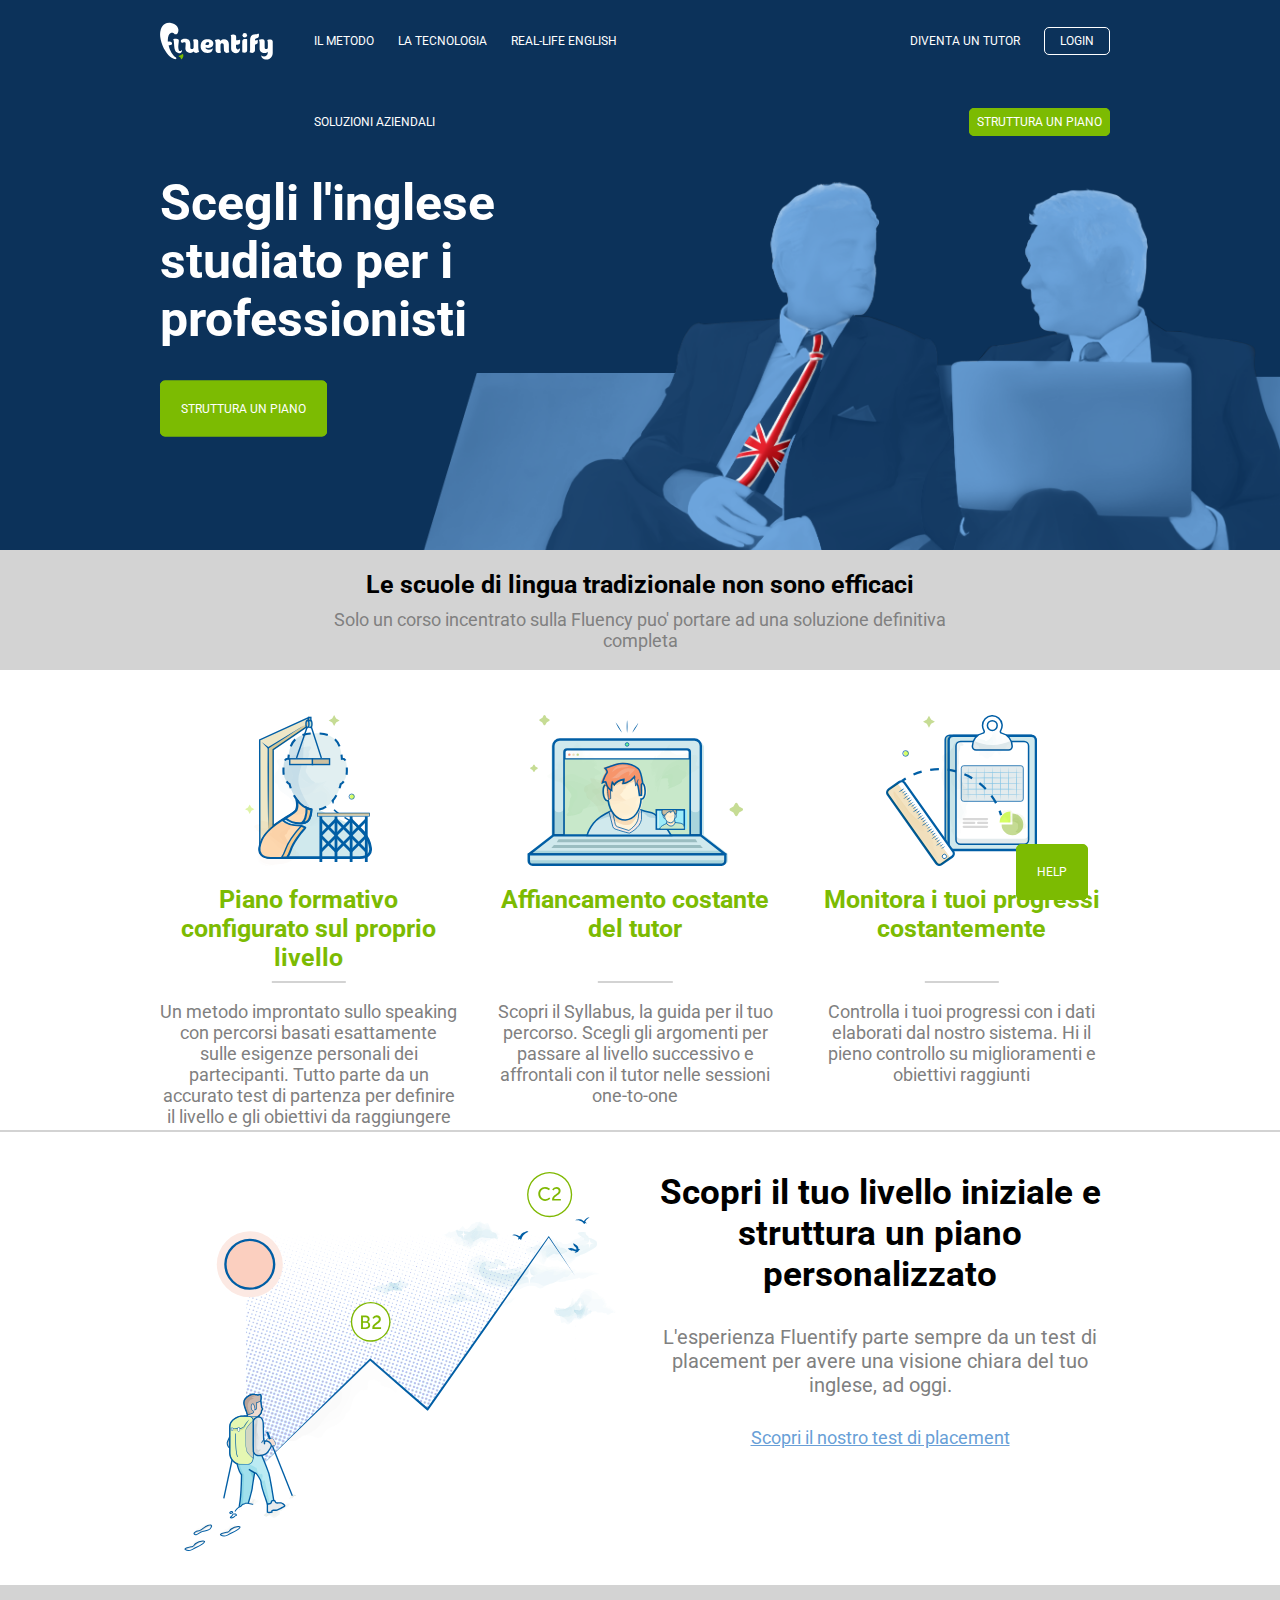
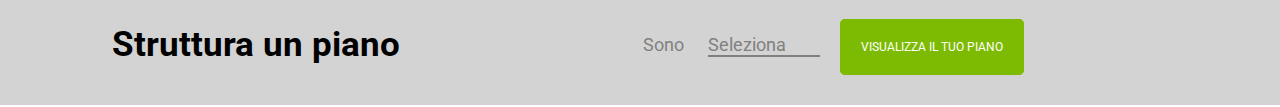
==== commit 4ea84132: "inserita icona triangolo nel footer" ====
--- a/index.html
+++ b/index.html
@@ -4,6 +4,7 @@
         <meta charset="UTF-8">
         <meta http-equiv="X-UA-Compatible" content="IE=edge">
         <meta name="viewport" content="width=device-width, initial-scale=1.0">
+        <link rel="stylesheet" href="https://cdnjs.cloudflare.com/ajax/libs/font-awesome/5.15.3/css/all.min.css" integrity="sha512-iBBXm8fW90+nuLcSKlbmrPcLa0OT92xO1BIsZ+ywDWZCvqsWgccV3gFoRBv0z+8dLJgyAHIhR35VZc2oM/gI1w==" crossorigin="anonymous" />
         <link rel="preconnect" href="https://fonts.gstatic.com">
         <link href="https://fonts.googleapis.com/css2?family=Roboto:wght@400;700&display=swap" rel="stylesheet">
         <link rel="stylesheet" href="css/style.css">
@@ -128,7 +129,7 @@
             </div>
             <div class="footer-container float-left" id="footer-right">
                 <span>Sono</span>
-                <span id="select-bar">Seleziona</span>
+                <span id="select-bar">Seleziona <i class="fas fa-caret-down"></i> </span>
                 <a class="btn btn-green btn-large" href="#">Visualizza il tuo piano</a>
             </div>
         </footer>
--- a/css/style.css
+++ b/css/style.css
@@ -259,10 +259,8 @@
     border-bottom: 2px solid #808080;
 }
 
-#select-bar::after {
-    content: "\25BE";
-    padding-left:40px ;
-    font-size: 30px;
+i {
+    padding-left: 30px;
 }
 
 #help {
